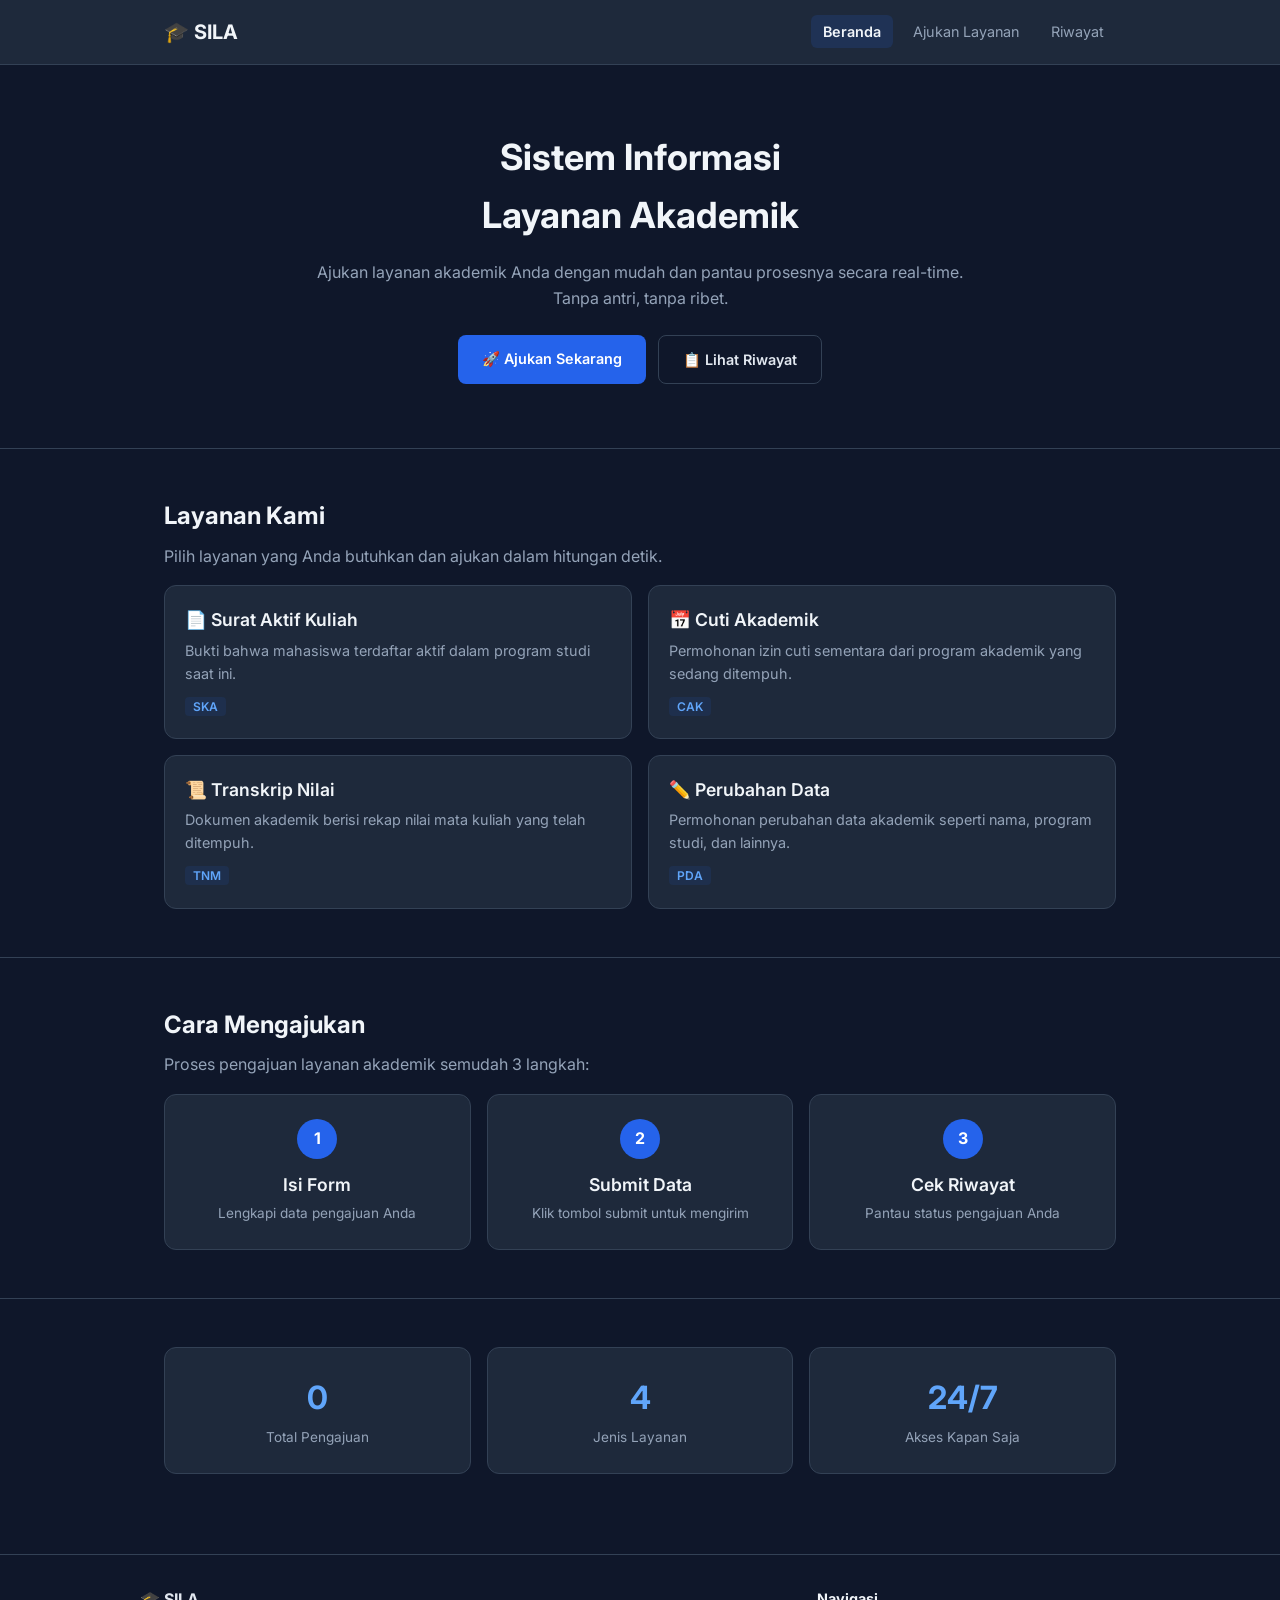
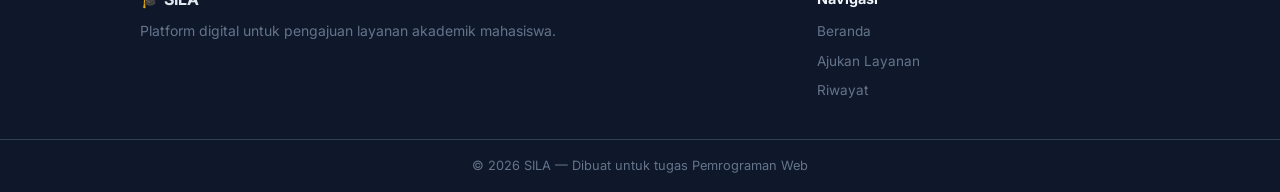
==== index.html @ c82239e2 "first commit benar-benar baru hari ini" ====
<!DOCTYPE html>
<html lang="id">

<head>
    <meta charset="UTF-8">
    <meta name="viewport" content="width=device-width, initial-scale=1.0">
    <title>SILA — Sistem Informasi Layanan Akademik</title>
    <link rel="preconnect" href="https://fonts.googleapis.com">
    <link rel="preconnect" href="https://fonts.gstatic.com" crossorigin>
    <link href="https://fonts.googleapis.com/css2?family=Inter:wght@400;600;700&display=swap" rel="stylesheet">
    <link rel="stylesheet" href="css/style.css">
</head>

<body>

    <!-- HEADER & NAVIGASI -->
    <header class="navbar">
        <div class="container navbar-inner">
            <a href="index.html" class="logo">🎓 SILA</a>
            <input type="checkbox" id="navToggle" class="nav-toggle">
            <label for="navToggle" class="hamburger">
                <span></span>
                <span></span>
                <span></span>
            </label>
            <nav>
                <ul class="nav-menu">
                    <li><a href="index.html" class="active">Beranda</a></li>
                    <li><a href="layanan.html">Ajukan Layanan</a></li>
                    <li><a href="riwayat.html">Riwayat</a></li>
                </ul>
            </nav>
        </div>
    </header>

    <main>

        <!-- Hero -->
        <section class="hero">
            <div class="container">
                <h1>Sistem Informasi<br>Layanan Akademik</h1>
                <p>Ajukan layanan akademik Anda dengan mudah dan pantau prosesnya secara real-time.<br>Tanpa antri,
                    tanpa ribet.</p>
                <div class="hero-buttons">
                    <a href="layanan.html" class="btn btn-primary">🚀 Ajukan Sekarang</a>
                    <a href="riwayat.html" class="btn btn-outline">📋 Lihat Riwayat</a>
                </div>
            </div>
        </section>

        <!-- Daftar Layanan -->
        <section class="section">
            <div class="container">
                <h2>Layanan Kami</h2>
                <p class="section-desc">Pilih layanan yang Anda butuhkan dan ajukan dalam hitungan detik.</p>
                
                <div class="cards-grid">
                    <article class="card">
                        <h3>📄 Surat Aktif Kuliah</h3>
                        <p>Bukti bahwa mahasiswa terdaftar aktif dalam program studi saat ini.</p>
                        <span class="card-code">SKA</span>
                    </article>
                    <article class="card">
                        <h3>📅 Cuti Akademik</h3>
                        <p>Permohonan izin cuti sementara dari program akademik yang sedang ditempuh.</p>
                        <span class="card-code">CAK</span>
                    </article>
                    <article class="card">
                        <h3>📜 Transkrip Nilai</h3>
                        <p>Dokumen akademik berisi rekap nilai mata kuliah yang telah ditempuh.</p>
                        <span class="card-code">TNM</span>
                    </article>
                    <article class="card">
                        <h3>✏️ Perubahan Data</h3>
                        <p>Permohonan perubahan data akademik seperti nama, program studi, dan lainnya.</p>
                        <span class="card-code">PDA</span>
                    </article>
                </div>
            </div>
        </section>

        <!-- Cara Mengajukan -->
        <section class="section">
            <div class="container">
                <h2>Cara Mengajukan</h2>
                <p class="section-desc">Proses pengajuan layanan akademik semudah 3 langkah:</p>
                <div class="steps-grid">
                    <div class="step">
                        <div class="step-number">1</div>
                        <h3>Isi Form</h3>
                        <p>Lengkapi data pengajuan Anda</p>
                    </div>
                    <div class="step">
                        <div class="step-number">2</div>
                        <h3>Submit Data</h3>
                        <p>Klik tombol submit untuk mengirim</p>
                    </div>
                    <div class="step">
                        <div class="step-number">3</div>
                        <h3>Cek Riwayat</h3>
                        <p>Pantau status pengajuan Anda</p>
                    </div>
                </div>
            </div>
        </section>

        <!-- Statistik -->
        <section class="section">
            <div class="container">
                <div class="stats-grid">
                    <div class="stat">
                        <div class="stat-number">0</div>
                        <div class="stat-label">Total Pengajuan</div>
                    </div>
                    <div class="stat">
                        <div class="stat-number">4</div>
                        <div class="stat-label">Jenis Layanan</div>
                    </div>
                    <div class="stat">
                        <div class="stat-number">24/7</div>
                        <div class="stat-label">Akses Kapan Saja</div>
                    </div>
                </div>
            </div>
        </section>

    </main>

    <!-- FOOTER -->
    <footer class="footer">
        <div class="container footer-inner">
            <div>
                <strong>🎓 SILA</strong>
                <p>Platform digital untuk pengajuan layanan akademik mahasiswa.</p>
            </div>
            <div class="footer-nav">
                <h4>Navigasi</h4>
                <ul>
                    <li><a href="index.html">Beranda</a></li>
                    <li><a href="layanan.html">Ajukan Layanan</a></li>
                    <li><a href="riwayat.html">Riwayat</a></li>
                </ul>
            </div>
        </div>
        <div class="footer-bottom">
            <div class="container">
                <p>&copy; 2026 SILA — Dibuat untuk tugas Pemrograman Web</p>
            </div>
        </div>
    </footer>

</body>

</html>
---- css/style.css ----
/* ================================
   CSS DASAR — SILA
   ================================ */
 
* {
    margin: 0;
    padding: 0;
    box-sizing: border-box;
}
 
body {
    background-color: #0f172a;
    color: #e2e8f0;
}
 
h1,
h2,
h3 {
    color: #f1f5f9;
}
 
a {
    color: #60a5fa;
    text-decoration: none;
}
 
a:hover {
    color: #93c5fd;
}
 
hr {
    border: none;
    border-top: 1px solid #334155;
}
 
 
/* ================================
   CSS LANJUTAN — SILA
   ================================ */
 
body {
    font-family: 'Inter', sans-serif;
    font-size: 16px;
    line-height: 1.6;
}
 
h1 {
    font-size: 2rem;
    font-weight: 700;
}
 
h2 {
    font-size: 1.5rem;
    font-weight: 700;
    margin-bottom: 8px;
}
 
h3 {
    font-size: 1.1rem;
    font-weight: 600;
    margin-bottom: 4px;
}
 
.section-desc {
    color: #94a3b8;
    margin-bottom: 16px;
}
 
 
/* ================================
   PAGE LAYOUT — SILA
   ================================ */
 
.container {
    max-width: 1000px;
    margin: 0 auto;
    padding: 0 24px;
}
 
.navbar {
    background-color: #1e293b;
    border-bottom: 1px solid #334155;
    padding: 16px 0;
}
 
.navbar-inner {
    display: flex;
    justify-content: space-between;
    align-items: center;
}
 
.logo {
    font-size: 1.25rem;
    font-weight: 700;
    color: #f1f5f9;
}
 
.hero {
    padding: 64px 0;
    text-align: center;
}
 
.hero h1 {
    font-size: 2.25rem;
    margin-bottom: 16px;
}
 
.hero p {
    color: #94a3b8;
    margin-bottom: 24px;
}
 
.hero-buttons {
    display: flex;
    justify-content: center;
    gap: 12px;
}
 
.btn {
    display: inline-block;
    padding: 12px 24px;
    border-radius: 8px;
    font-size: 0.9rem;
    font-weight: 600;
    transition: background-color 0.3s, color 0.3s, transform 0.2s;
}
 
.btn-primary {
    background-color: #2563eb;
    color: #fff;
}
 
.btn-primary:hover {
    background-color: #1d4ed8;
    color: #fff;
    transform: translateY(-2px);
}
 
.btn-outline {
    border: 1px solid #334155;
    color: #e2e8f0;
}
 
.btn-outline:hover {
    background-color: #1e293b;
    color: #f1f5f9;
    transform: translateY(-2px);
}
 
.section {
    padding: 48px 0;
    border-top: 1px solid #334155;
}
 
.cards-grid {
    display: grid;
    grid-template-columns: 1fr 1fr;
    gap: 16px;
    margin-top: 16px;
}
 
.card {
    background-color: #1e293b;
    border: 1px solid #334155;
    border-radius: 12px;
    padding: 20px;
    transition: border-color 0.3s, transform 0.2s;
}
 
.card:hover {
    border-color: #475569;
    transform: translateY(-2px);
}
 
.card p {
    color: #94a3b8;
    font-size: 0.9rem;
    margin-bottom: 8px;
}
 
.card-code {
    font-size: 0.75rem;
    font-weight: 600;
    color: #60a5fa;
    background-color: rgba(37, 99, 235, 0.1);
    padding: 2px 8px;
    border-radius: 4px;
}
 
.steps-grid {
    display: flex;
    gap: 16px;
    margin-top: 16px;
}
 
.step {
    flex: 1;
    text-align: center;
    background-color: #1e293b;
    border: 1px solid #334155;
    border-radius: 12px;
    padding: 24px 16px;
    transition: border-color 0.3s;
}
 
.step:hover {
    border-color: #475569;
}
 
.step-number {
    width: 40px;
    height: 40px;
    background-color: #2563eb;
    color: #fff;
    border-radius: 50%;
    display: flex;
    align-items: center;
    justify-content: center;
    font-weight: 700;
    margin: 0 auto 12px;
}
 
.step p {
    color: #94a3b8;
    font-size: 0.85rem;
}
 
.stats-grid {
    display: flex;
    gap: 16px;
}
 
.stat {
    flex: 1;
    text-align: center;
    background-color: #1e293b;
    border: 1px solid #334155;
    border-radius: 12px;
    padding: 24px;
}
 
.stat-number {
    font-size: 2rem;
    font-weight: 700;
    color: #60a5fa;
}
 
.stat-label {
    color: #94a3b8;
    font-size: 0.85rem;
    margin-top: 4px;
}
 
.footer {
    border-top: 1px solid #334155;
    margin-top: 32px;
}
 
.footer-inner {
    display: grid;
    grid-template-columns: 2fr 1fr;
    gap: 32px;
    padding: 32px 0;
}
 
.footer-inner p {
    color: #64748b;
    font-size: 0.875rem;
    margin-top: 8px;
}
 
.footer-inner h4 {
    color: #f1f5f9;
    margin-bottom: 8px;
    font-size: 0.9rem;
}
 
.footer-bottom {
    border-top: 1px solid #334155;
    padding: 16px 0;
    text-align: center;
}
 
.footer-bottom p {
    font-size: 0.8rem;
    color: #64748b;
}
 
 
/* ================================
   STRUKTUR NAVIGASI & MENU — SILA
   ================================ */
 
.nav-menu {
    list-style: none;
    display: flex;
    gap: 8px;
}
 
.nav-menu li a {
    color: #94a3b8;
    font-size: 0.9rem;
    padding: 8px 12px;
    border-radius: 6px;
    transition: color 0.3s, background-color 0.3s;
}
 
.nav-menu li a:hover {
    color: #f1f5f9;
    background-color: rgba(255, 255, 255, 0.05);
}
 
.nav-menu li a.active {
    color: #f1f5f9;
    font-weight: 600;
    background-color: rgba(37, 99, 235, 0.15);
}
 
.footer-nav ul {
    list-style: none;
}
 
.footer-nav ul li {
    margin-bottom: 4px;
}
 
.footer-nav ul li a {
    color: #64748b;
    font-size: 0.85rem;
    transition: color 0.3s;
}
 
.footer-nav ul li a:hover {
    color: #93c5fd;
}
 
 
 
 
/* ================================
   MEDIA QUERY & RESPONSIF — SILA
   ================================ */
 
/* --------------------------------
   Animasi CSS (@keyframes)
   Mendefinisikan gerakan bernama 'fadeIn':
   - from: posisi awal (tersembunyi, geser ke bawah)
   - to: posisi akhir (terlihat, posisi normal)
   -------------------------------- */
@keyframes fadeIn {
    from {
        opacity: 0;
        /* transparan penuh */
        transform: translateY(20px);
        /* geser 20px ke bawah */
    }
 
    to {
        opacity: 1;
        /* terlihat penuh */
        transform: translateY(0);
        /* posisi normal */
    }
}
 
/* Hero section mendapat animasi fadeIn selama 0.6 detik */
.hero {
    animation: fadeIn 0.6s ease;
}
 
 
 
/* --------------------------------
   Hamburger Menu Animasi
   Saat checkbox dicentang, 3 garis hamburger
   berubah menjadi tanda 'X' (close):
   - Garis ke-1: putar 45° ke bawah
   - Garis ke-2: hilang (opacity 0)
   - Garis ke-3: putar -45° ke atas
   -------------------------------- */
 
.nav-toggle {
    display: none;
    /* checkbox tersembunyi */
}
 
.hamburger {
    display: none;
    flex-direction: column;
    gap: 5px;
    cursor: pointer;
    padding: 4px;
}
 
.hamburger span {
    display: block;
    width: 24px;
    height: 3px;
    background-color: #f1f5f9;
    border-radius: 2px;
    transition: transform 0.3s, opacity 0.3s;
    /* animasi garis */
}
 
/* Garis-1: miring ke kanan membentuk '/' */
.nav-toggle:checked~label .hamburger span:nth-child(1) {
    transform: translateY(8px) rotate(45deg);
}
 
/* Garis-2: menghilang */
.nav-toggle:checked~label .hamburger span:nth-child(2) {
    opacity: 0;
}
 
/* Garis-3: miring ke kiri membentuk '\' */
.nav-toggle:checked~label .hamburger span:nth-child(3) {
    transform: translateY(-8px) rotate(-45deg);
}
 
/* --------------------------------
   Responsive: Tablet & Mobile (<= 768px)
   Semua grid/flex berubah ke 1 kolom/baris
   agar konten tidak terlalu sempit di layar kecil.
   -------------------------------- */
   
/* Tablet & Mobile */
@media (max-width: 768px) {
    .navbar-inner {
        flex-wrap: wrap;
    }
 
    .hamburger {
        display: flex;
        /* tampilkan hamburger */
    }
 
    nav {
        width: 100%;
        order: 3;
    }
 
    .nav-menu {
        display: none;
        flex-direction: column;
        gap: 0;
        width: 100%;
        padding: 8px 0;
        border-top: 1px solid #334155;
        margin-top: 12px;
    }
 
    .nav-menu li a {
        display: block;
        padding: 10px 0;
        border-radius: 0;
    }
 
    .nav-toggle:checked~nav .nav-menu {
        display: flex;
    }
 
    /* SAMBUNG DARI SINI */
    /* ================== */
 
    .nav-menu {
        gap: 4px;
    }
 
    /* Judul hero lebih kecil di mobile */
    .hero h1 {
        font-size: 1.5rem;
    }
 
    /* Tombol berubah jadi vertikal (kolom) */
    .hero-buttons {
        flex-direction: column;
        align-items: center;
    }
 
    /* Cards: dari 2 kolom → 1 kolom */
    .cards-grid {
        grid-template-columns: 1fr;
    }
 
    /* Steps & stats berubah ke arah vertikal */
    .steps-grid {
        flex-direction: column;
    }
 
    .stats-grid {
        flex-direction: column;
    }
 
    /* Footer: dari 2 kolom → 1 kolom */
    .footer-inner {
        grid-template-columns: 1fr;
        gap: 24px;
    }
}
 
/* --------------------------------
   Responsive: Layar Sangat Kecil (<= 480px)
   Untuk smartphone kecil:
   - Judul lebih kecil lagi
   - Tombol lebar penuh (100%)
   -------------------------------- */
/* Small Mobile */
@media (max-width: 480px) {
    .hero h1 {
        font-size: 1.25rem;
    }
 
    /* Tombol mengisi penuh lebar layar */
    .btn {
        width: 100%;
        text-align: center;
    }
}
 
/* M10 - FORMS */
.form-card{
    max-width: 640px;
    /* lebar mksimum */
    margin: 0 auto;
    /* tengah halaman */
}
 
fieldset{
    border: 1px solid #334155;
    border-radius: 12px;
    padding: 24px;
    background-color: #1e293b;
}
 
legend{
    font-weight: 600;
    font-size: 1.1rem;
    color: #f1f5f9;
    padding: 0.10px;
}
 
.form-group{
    margin-bottom: 16px;
    /* jarak untuk selanjutnya */
}
 
.form-group label{
    display: block;
    /* jadi full 1 baris */
    font-size: 0.875rem;
    font-weight: 600;
    color: #e2e8f0;
    margin-bottom: 6px;
}
 
/* input, select, text area */
.form-group input,
.form-group select,
.form-group textarea{
    width: 100%;
    /* lebar memenuhi kontainer */
    padding: 10px 14px;
    border: 1px solid #334155;
    background-color: #0f172a;
    color: #e2e8f0;
    border-radius: 8px;
    font-size: 0.9rem;
    outline: none;
    transition: border-color 0.3s;
    font-family: inherit;
}

input[type="date"]{
    color-scheme: dark;
}
 
.form-row{
    display: grid;
    grid-template-columns: 1fr 1fr;
    gap: 12px;
}
.form-group input:focus,
.form-group select:focus,
.form-group textarea:focus{
    border-color: #1d4ed8;
}

.form-group textarea{
    resize: vertical;
    /* hanya boleh ubah tingginya */
    min-height: 80px;

}

.form-actions{
    display: flex;
    gap: 12px;
    margin-top: 24px;
}

.form-actions.btn{
    cursor: pointer;
    border: none;
    font-family: inherit;
}

.form-actions .btn-outline{
    border: 2px solid #334155;
    background: none;
}
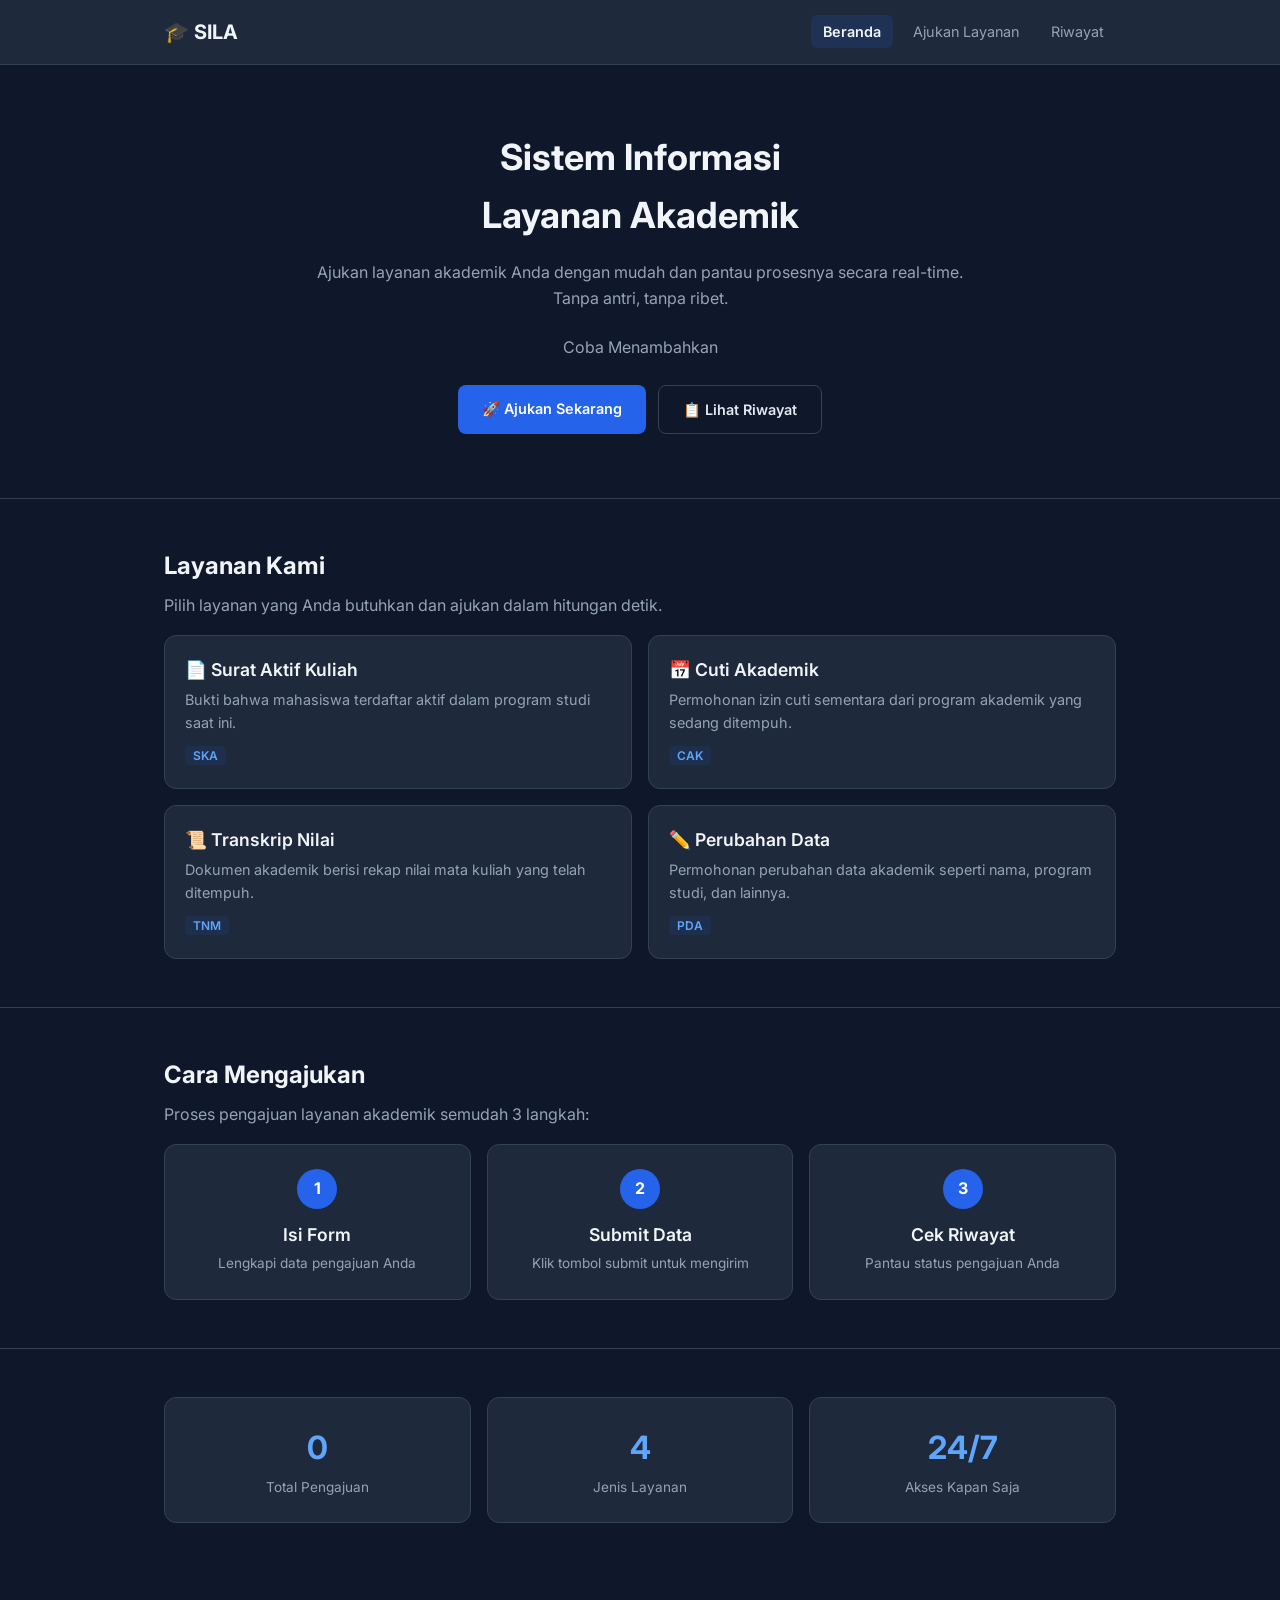
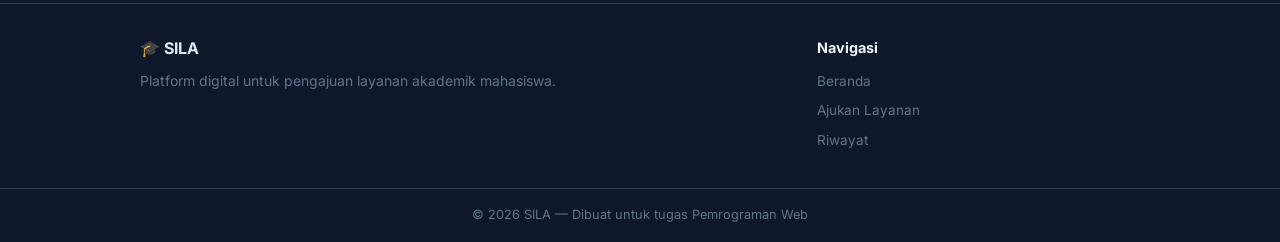
==== commit 07c29ca5: "Menambah kalimat Coba Menambahkan" ====
--- a/index.html
+++ b/index.html
@@ -41,6 +41,7 @@
                 <h1>Sistem Informasi<br>Layanan Akademik</h1>
                 <p>Ajukan layanan akademik Anda dengan mudah dan pantau prosesnya secara real-time.<br>Tanpa antri,
                     tanpa ribet.</p>
+                    <p>Coba Menambahkan</p>
                 <div class="hero-buttons">
                     <a href="layanan.html" class="btn btn-primary">🚀 Ajukan Sekarang</a>
                     <a href="riwayat.html" class="btn btn-outline">📋 Lihat Riwayat</a>
